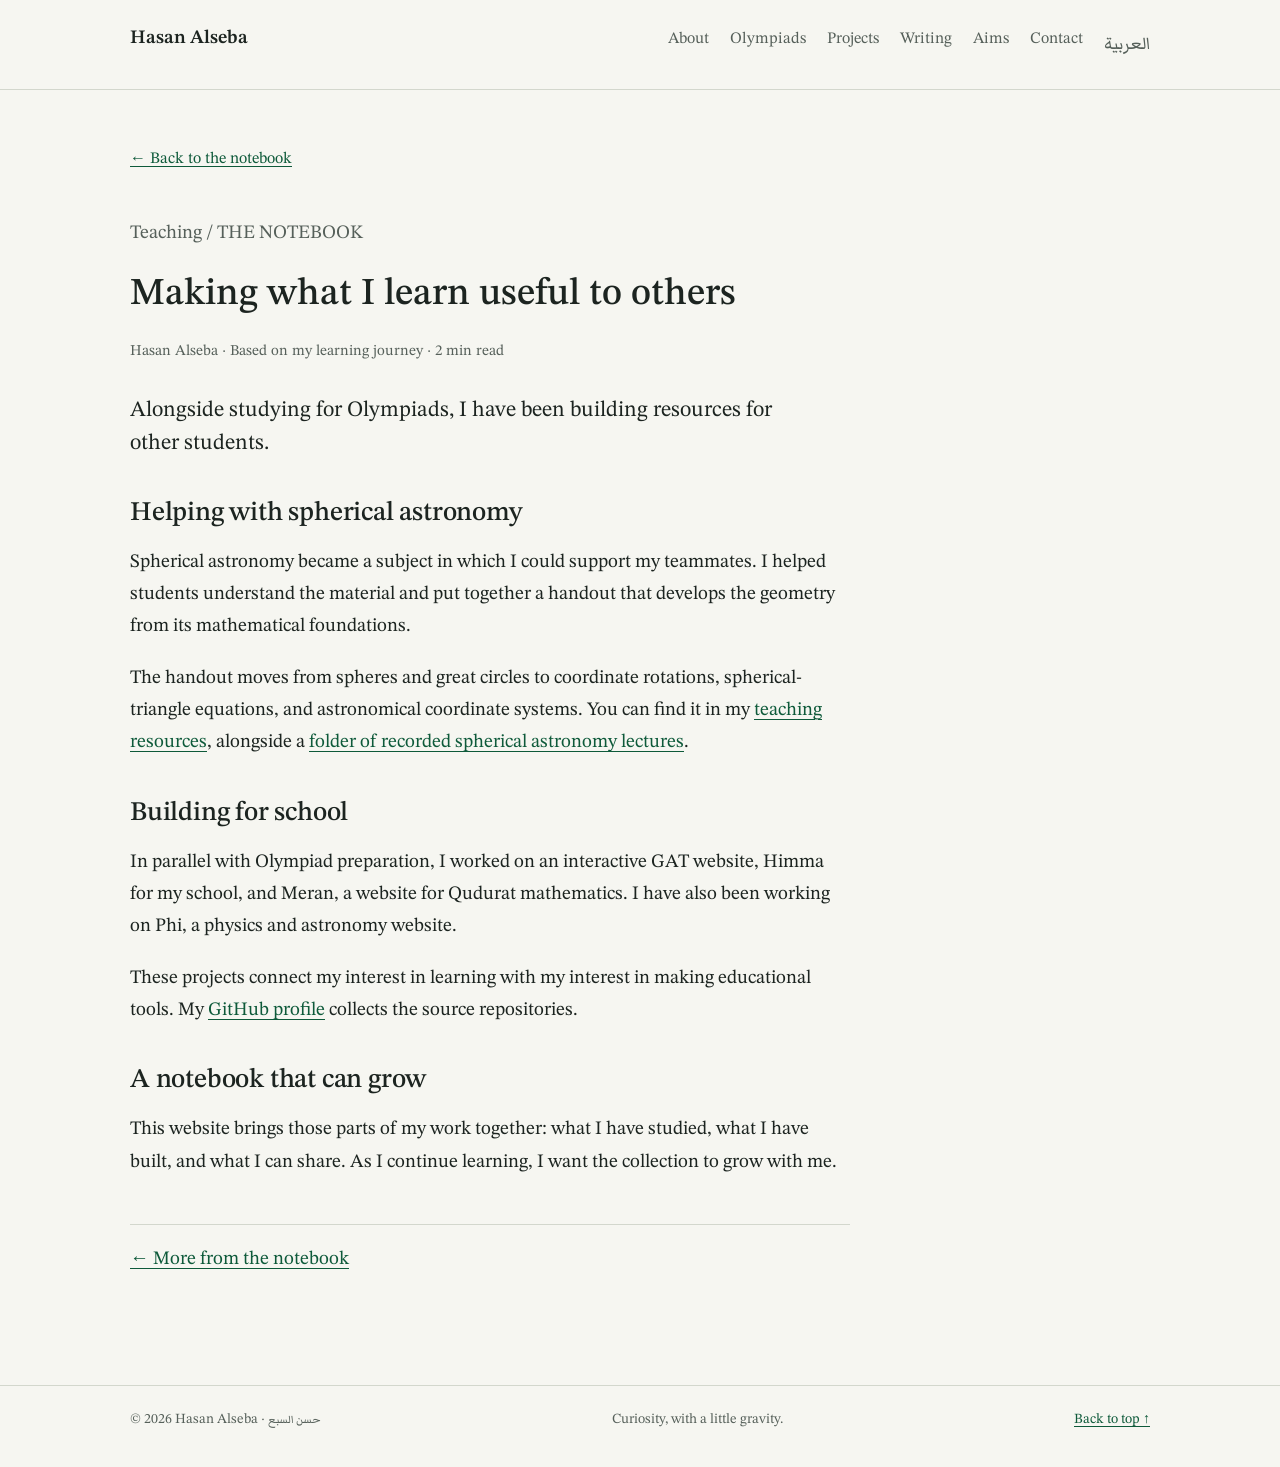
==== learning-and-sharing.html @ 5402d6ea "Add files via upload" ====
<!doctype html><html lang="en"><head><meta charset="utf-8"><meta name="viewport" content="width=device-width,initial-scale=1"><title>Making what I learn useful to others — Hasan Alseba</title><meta name="description" content="Spherical astronomy notes, peer support, and educational websites."><meta name="theme-color" content="#f8f7f2"><meta property="og:title" content="Making what I learn useful to others — Hasan Alseba"><meta property="og:description" content="Spherical astronomy notes, peer support, and educational websites."><meta property="og:type" content="article"><meta property="og:url" content="https://lorstika.github.io/hasanblog/writing/learning-and-sharing.html"><meta property="og:image" content="https://lorstika.github.io/hasanblog/social.svg"><link rel="canonical" href="https://lorstika.github.io/hasanblog/writing/learning-and-sharing.html"><link rel="icon" type="image/svg+xml" href="../favicon.svg"><link rel="stylesheet" href="../academic.css"><script src="../main.js" defer></script></head><body><a class="skip" href="#main">Skip to content</a><header><div class="wrap nav"><a class="brand" href="../index.html">Hasan Alseba <span lang="ar" dir="rtl">حسن السبع</span></a><nav aria-label="Main navigation"><a href="../index.html#about">About</a><a href="../index.html#journey">Olympiads</a><a href="../index.html#work">Projects</a><a href="../index.html#writing">Writing</a><a href="../index.html#now">Aims</a><a href="../index.html#contact">Contact</a><a href="../ar.html" lang="ar" dir="rtl">العربية</a></nav></div></header><main id="main" class="wrap"><article class="article"><a class="text-link" href="../index.html#writing">← Back to the notebook</a><p class="section-label" style="margin-top:40px">Teaching / THE NOTEBOOK</p><h1>Making what I learn useful to others</h1><div class="article-meta">Hasan Alseba · Based on my learning journey · 2 min read</div><p class="lede">Alongside studying for Olympiads, I have been building resources for other students.</p><h2>Helping with spherical astronomy</h2><p>Spherical astronomy became a subject in which I could support my teammates. I helped students understand the material and put together a handout that develops the geometry from its mathematical foundations.</p><p>The handout moves from spheres and great circles to coordinate rotations, spherical-triangle equations, and astronomical coordinate systems. You can find it in my <a href="https://drive.google.com/file/d/1ZSAORi5F-k1-UcGKBY3R-jUSgAQBkVuu/view" target="_blank" rel="noopener noreferrer">teaching resources</a>, alongside a <a href="https://drive.google.com/drive/folders/1jHiyjdeWDyK1dkDEdUH6PZj2jvvT6ppd" target="_blank" rel="noopener noreferrer">folder of recorded spherical astronomy lectures</a>.</p><h2>Building for school</h2><p>In parallel with Olympiad preparation, I worked on an interactive GAT website, Himma for my school, and Meran, a website for Qudurat mathematics. I have also been working on Phi, a physics and astronomy website.</p><p>These projects connect my interest in learning with my interest in making educational tools. My <a href="https://github.com/lorstika" target="_blank" rel="noopener noreferrer">GitHub profile</a> collects the source repositories.</p><h2>A notebook that can grow</h2><p>This website brings those parts of my work together: what I have studied, what I have built, and what I can share. As I continue learning, I want the collection to grow with me.</p><div style="border-top:1px solid var(--line);margin-top:45px;padding-top:20px"><a href="../index.html#writing">← More from the notebook</a></div></article></main><footer><div class="wrap footer-inner"><span>© 2026 Hasan Alseba · <span lang="ar" dir="rtl">حسن السبع</span></span><span>Curiosity, with a little gravity.</span><a href="#main">Back to top ↑</a></div></footer></body></html>
---- academic.css ----
@import url('https://fonts.googleapis.com/css2?family=STIX+Two+Text:ital,wght@0,400;0,500;0,600;1,400&family=Markazi+Text:wght@400;500;600&display=swap');
:root{color-scheme:light dark;--paper:#f6f6f1;--ink:#1c2420;--muted:#56605a;--accent:#0e5a3a;--line:#d3d7cd;--pale:#e9ede5;--serif:'STIX Two Text',Georgia,serif;--arabic:'Markazi Text','Noto Naskh Arabic',serif}
*{box-sizing:border-box}html{scroll-behavior:smooth;scroll-padding-top:24px;text-size-adjust:100%}body{margin:0;background:var(--paper);color:var(--ink);font:19px/1.6 var(--serif);font-kerning:normal}p,li{text-wrap:pretty}a{color:var(--accent);text-decoration-thickness:1px;text-underline-offset:.2em}a:hover{text-decoration-thickness:2px}button,input{font:inherit}button{cursor:pointer}a,button,input{touch-action:manipulation}a:focus-visible,button:focus-visible,input:focus-visible,summary:focus-visible{outline:2px solid var(--accent);outline-offset:4px}::selection{background:#cdddba;color:#1c2420}.wrap{max-width:1100px;margin-inline:auto;padding-inline:40px}[lang=ar]{font-family:var(--arabic);font-synthesis-style:none;letter-spacing:normal!important}.skip{position:absolute;inset-inline-start:-9999px}.skip:focus{inset-inline-start:20px;top:10px;background:var(--paper);padding:8px;z-index:10}
header{border-bottom:1px solid var(--line)}.nav{display:flex;align-items:baseline;justify-content:space-between;gap:20px;padding-block:18px}.brand{font-weight:600;font-size:19px;color:var(--ink);text-decoration:none;white-space:nowrap}.brand span{display:none}nav{display:flex;flex-wrap:wrap;gap:0 21px;font-size:16px}nav a{color:var(--muted);text-decoration:none;display:inline-block;padding-block:9px}nav a:hover,nav a[aria-current]{color:var(--accent);text-decoration:underline}nav a[lang=ar]{font-size:22px}
.hero{display:grid;grid-template-columns:minmax(0,1.8fr) minmax(0,1fr);gap:55px;align-items:start;padding:64px 0 40px}.eyebrow{font-size:14px;color:var(--muted);margin:0 0 18px}.hero h1{font-size:48px;line-height:1.2;font-weight:500;letter-spacing:-.8px;margin:0 0 22px}.arabic-name{display:block;font-size:36px;font-weight:400;color:var(--muted);margin-top:2px}.intro{font-size:21px;line-height:1.55;max-width:60ch;margin:0 0 20px}.actions{display:flex;flex-wrap:wrap;gap:10px 25px;align-items:center;margin-top:21px}.text-link{display:inline-block;font-size:16px;padding:5px 0}.hero-note{color:var(--muted);font-size:15px;margin:22px 0 0}.button{font:16px var(--serif);color:var(--accent);border:1px solid var(--line);background:transparent;padding:10px 14px;border-radius:2px;text-decoration:none;display:inline-block}.button:hover{border-color:var(--accent);background:var(--pale)}.sphere-panel{max-width:310px;margin-top:0;justify-self:end}.sphere-panel svg{display:block;width:100%;height:auto}.diagram-caption{display:flex;justify-content:space-between;gap:10px;color:var(--muted);font-size:11px;border-top:1px solid var(--line);padding-top:10px}.latitude-control{display:flex;gap:10px;align-items:center;font-size:14px;margin-top:10px;color:var(--muted)}.latitude-control input{min-width:30px;flex:1;accent-color:var(--accent)}.latitude-control output{min-width:30px}.sphere-panel p{font-size:13px!important;line-height:1.5}
section.content{padding:42px 0}.section-label{font-size:14px;color:var(--muted);font-weight:400;letter-spacing:0;text-transform:none;margin:0 0 10px}h1,h2,h3,p{margin-top:0}h2{font-size:29px;line-height:1.3;font-weight:500;letter-spacing:-.2px;margin-bottom:22px}h3{font-weight:500;line-height:1.35}.section-top{display:flex;justify-content:space-between;gap:30px;align-items:baseline;margin-bottom:17px}.section-top h2{margin:0}.section-top>.quiet{font-size:14px!important;max-width:200px}.about-grid{display:grid;grid-template-columns:230px minmax(0,1fr);gap:40px}.about-grid h2{font-size:25px}.about-copy{max-width:63ch}.about-copy strong{font-weight:500}.about-copy p{margin-bottom:17px}.quiet{color:var(--muted)}.tags{display:flex;flex-wrap:wrap;gap:5px 18px;margin-top:16px}.tag{font-size:15px;color:var(--muted);text-decoration:none;border-bottom:1px solid var(--line);overflow-wrap:anywhere}.tag[href]{color:var(--accent)}
.timeline{display:block;max-width:810px}.milestone{display:grid;grid-template-columns:28px 205px minmax(0,1fr);gap:20px;border-top:1px solid var(--line);padding:18px 0}.milestone:last-child{border-bottom:1px solid var(--line)}.index{color:var(--muted);font-style:italic;font-size:17px}.milestone h3{font-size:19px;margin:0}.milestone p{font-size:17px;line-height:1.55;color:var(--muted);margin:0}.projects{display:block;max-width:810px}.project{padding:16px 0 22px;display:grid;grid-template-columns:230px minmax(0,1fr);gap:0 38px}.project-title{grid-row:span 2}.project h3{font-size:23px;margin:0 0 5px}.kind{font-size:14px;color:var(--muted)}.project p{font-size:18px;line-height:1.5;margin:0 0 8px}.project details{font-size:15px}.project summary{cursor:pointer;width:fit-content;color:var(--accent);text-decoration:underline;text-underline-offset:3px}.project details p{font-size:16px;color:var(--muted);margin-top:8px}.teaching{display:grid;grid-template-columns:230px minmax(0,1fr);gap:38px;padding:28px 0 0;margin-top:32px}.teaching h3{font-size:25px;margin:0}.teaching p{font-size:18px;margin-bottom:0}.teaching .actions{margin-top:12px!important}.teaching .text-link{font-size:16px}#work>div[style]{border:0!important;padding-top:16px!important}#work>div[style]>.quiet{font-size:14px!important}
.filter-bar{display:flex;gap:8px 18px;flex-wrap:wrap;margin:22px 0 8px}.filter-bar button{padding:7px 0;font-size:16px;color:var(--muted);background:none;border:0;border-bottom:1px solid transparent}.filter-bar button[aria-pressed=true]{color:var(--accent);border-bottom-color:var(--accent)}.post{display:grid;grid-template-columns:150px minmax(0,1fr) 20px;gap:20px;padding:20px 0;text-decoration:none;max-width:850px}.post:hover h3{text-decoration:underline;text-underline-offset:4px}.post .category{font-size:14px;color:var(--muted);padding-top:3px}.post h3{font-size:23px;margin:0 0 5px}.post p{font-size:17px;color:var(--muted);line-height:1.5;margin:0}.post[hidden]{display:none}.arrow{font-size:18px}.next-grid{display:grid;grid-template-columns:230px minmax(0,1fr);gap:40px}.next-grid h2{font-size:25px}.next-grid>.quiet,.next-grid>div>p.quiet{font-size:15px!important}.goal{display:flex;gap:18px;margin-bottom:19px}.goal span{font-size:14px;color:var(--muted);padding:1px 0}.goal span::before{content:'○ ';color:var(--accent)}.goal b{font-size:19px;font-weight:500}.goal p{font-size:17px;color:var(--muted);line-height:1.5;margin:5px 0}.contact{display:flex;gap:30px;justify-content:space-between;align-items:flex-start;padding:45px 0}.contact p{font-size:18px;max-width:65ch;margin-bottom:12px}.contact h2{font-size:27px;margin-bottom:12px}.contact .button{white-space:nowrap;margin-top:33px}footer{border-top:1px solid var(--line);padding:22px 0 35px;font-size:14px;color:var(--muted);margin-top:30px}.footer-inner{display:flex;flex-wrap:wrap;justify-content:space-between;gap:10px 30px}
.article{max-width:720px;padding:52px 0 80px}.article h1{font-size:38px;font-weight:500;line-height:1.2;margin:22px 0}.article .lede{font-size:22px;line-height:1.5}.article h2{font-size:27px;margin:35px 0 17px}.article p,.article li{font-size:19px;line-height:1.7}.article-meta{font-size:15px;color:var(--muted);margin:22px 0 30px}.article aside{border-inline-start:2px solid var(--line);padding-inline-start:20px;color:var(--muted);font-size:16px;margin:30px 0}.equation{font:22px/1.8 var(--serif);text-align:center;padding:20px 10px;margin:22px 0;overflow-x:auto;white-space:nowrap;direction:ltr}.arabic-page{font-size:23px;line-height:1.85}.arabic-page .hero{display:block;max-width:820px}.arabic-page .hero h1{font-size:55px}.arabic-page .arabic-name{font:25px var(--serif)}.arabic-page .intro{font-size:25px}.arabic-page h2{font-size:32px}.arabic-page section.content{max-width:820px}.arabic-page .section-label{font-size:20px}.arabic-page .text-link,.arabic-page .button{font-size:21px}.arabic-page .contact p{font-size:23px}
@media(max-width:900px){.nav{flex-wrap:wrap;gap:4px}.nav nav{flex-basis:100%;gap:0 24px}.hero{gap:30px}.hero h1{font-size:42px}.sphere-panel{max-width:270px}.intro{font-size:20px}.about-grid,.next-grid,.teaching{grid-template-columns:190px minmax(0,1fr);gap:25px}.project{grid-template-columns:190px minmax(0,1fr);gap:0 25px}.milestone{grid-template-columns:25px 170px minmax(0,1fr);gap:15px}.contact{flex-wrap:wrap}.contact .button{margin-top:0}}
@media(max-width:640px){.wrap{padding-inline:22px}.nav{padding-block:10px}nav{font-size:16px;gap:0 18px!important}nav a{padding-block:9px}.hero{display:block;padding:35px 0 18px}.hero h1{font-size:39px}.arabic-name{font-size:32px}.intro{font-size:20px}.sphere-panel{max-width:290px;margin:30px auto 0}.hero-note{margin-top:15px}.actions{gap:8px 18px}.text-link{font-size:16px}section.content{padding:32px 0}.section-top{gap:16px;align-items:flex-start}.section-top>.quiet{display:none}h2{font-size:27px}.about-grid,.next-grid,.teaching{display:block}.about-grid>div:first-child{margin-bottom:22px}.tags{margin-top:12px}.about-copy{font-size:19px}.milestone{grid-template-columns:22px minmax(0,1fr);gap:6px 13px}.milestone p{grid-column:2}.milestone .index{grid-row:span 2}.project{display:block;padding:15px 0 23px}.project-title{margin-bottom:9px}.project h3{font-size:24px}.kind{font-size:14px}.teaching h3{margin-bottom:15px}.post{grid-template-columns:1fr 20px;gap:5px 10px}.post .category{grid-column:1/-1}.post h3{font-size:23px}.filter-bar{gap:6px 17px}.next-grid>div:first-child{margin-bottom:24px}.contact{padding:30px 0;gap:20px}.contact .button{white-space:normal}.footer-inner{display:block}.footer-inner>span,.footer-inner>a{display:block;margin-bottom:9px}.article{padding:30px 0 50px}.article h1{font-size:33px}.article h2{font-size:25px}.article p,.article li{font-size:19px}.equation{font-size:19px;padding:15px 0}.arabic-page .hero h1{font-size:48px}.arabic-page .intro{font-size:24px}}
html[lang=ar] body{font-family:var(--arabic)}
@media(prefers-color-scheme:dark){:root{--paper:#0f1b1e;--ink:#e2e6de;--muted:#a9b5ae;--accent:#7dc6a2;--line:#334549;--pale:#1d302c}.sphere-panel svg{filter:brightness(1.7) saturate(.75)}.sphere-panel svg>circle[fill='url(#grid)']{opacity:.3}}
@media(prefers-reduced-motion:reduce){html{scroll-behavior:auto}*{transition:none!important;animation:none!important}}
@media print{@page{size:A4;margin:15mm}:root{color-scheme:light;--paper:#fff;--ink:#000;--muted:#444;--accent:#000;--line:#bbb}body{font-size:10.5pt;line-height:1.4}.wrap{padding:0;max-width:none}header,footer,.skip,.sphere-panel,.filter-bar,.contact .button{display:none!important}.hero{display:block;padding:0 0 10pt}.hero h1{font-size:26pt;margin:0 0 8pt}.arabic-name{font-size:20pt}.eyebrow{display:none}.intro{font-size:12pt}.hero-note{font-size:9pt;margin:5pt 0}.actions{margin:6pt 0}.text-link{font-size:10pt}.about-grid,.next-grid,.teaching{grid-template-columns:140pt minmax(0,1fr);gap:15pt}section.content{padding:12pt 0}.section-label{font-size:9pt;margin:0 0 4pt}h2,.about-grid h2,.next-grid h2{font-size:15pt;margin-bottom:6pt}.section-top{margin-bottom:6pt}.about-copy p{margin-bottom:6pt}.tags{display:none}.milestone{padding:5pt 0;grid-template-columns:16pt 130pt minmax(0,1fr)}.milestone h3,.milestone p,.project p,.teaching p,.goal p,.contact p{font-size:10.5pt}.milestone h3,.project h3,.goal b{font-size:11pt}.project{padding:5pt 0;grid-template-columns:140pt minmax(0,1fr);gap:15pt}.project details,.kind{display:none}.teaching{margin-top:10pt;padding-top:10pt}.teaching h3{font-size:14pt}#writing{display:none}.goal{margin-bottom:8pt}.contact{padding:10pt 0}.contact h2{font-size:15pt}.article p,.article li{font-size:11pt}.article h1{font-size:25pt}.article h2{font-size:17pt}.article{padding:0}.milestone,.project,.teaching,.goal{break-inside:avoid}.arabic-page{font-size:13pt}.arabic-page .intro,.arabic-page .contact p{font-size:14pt}}
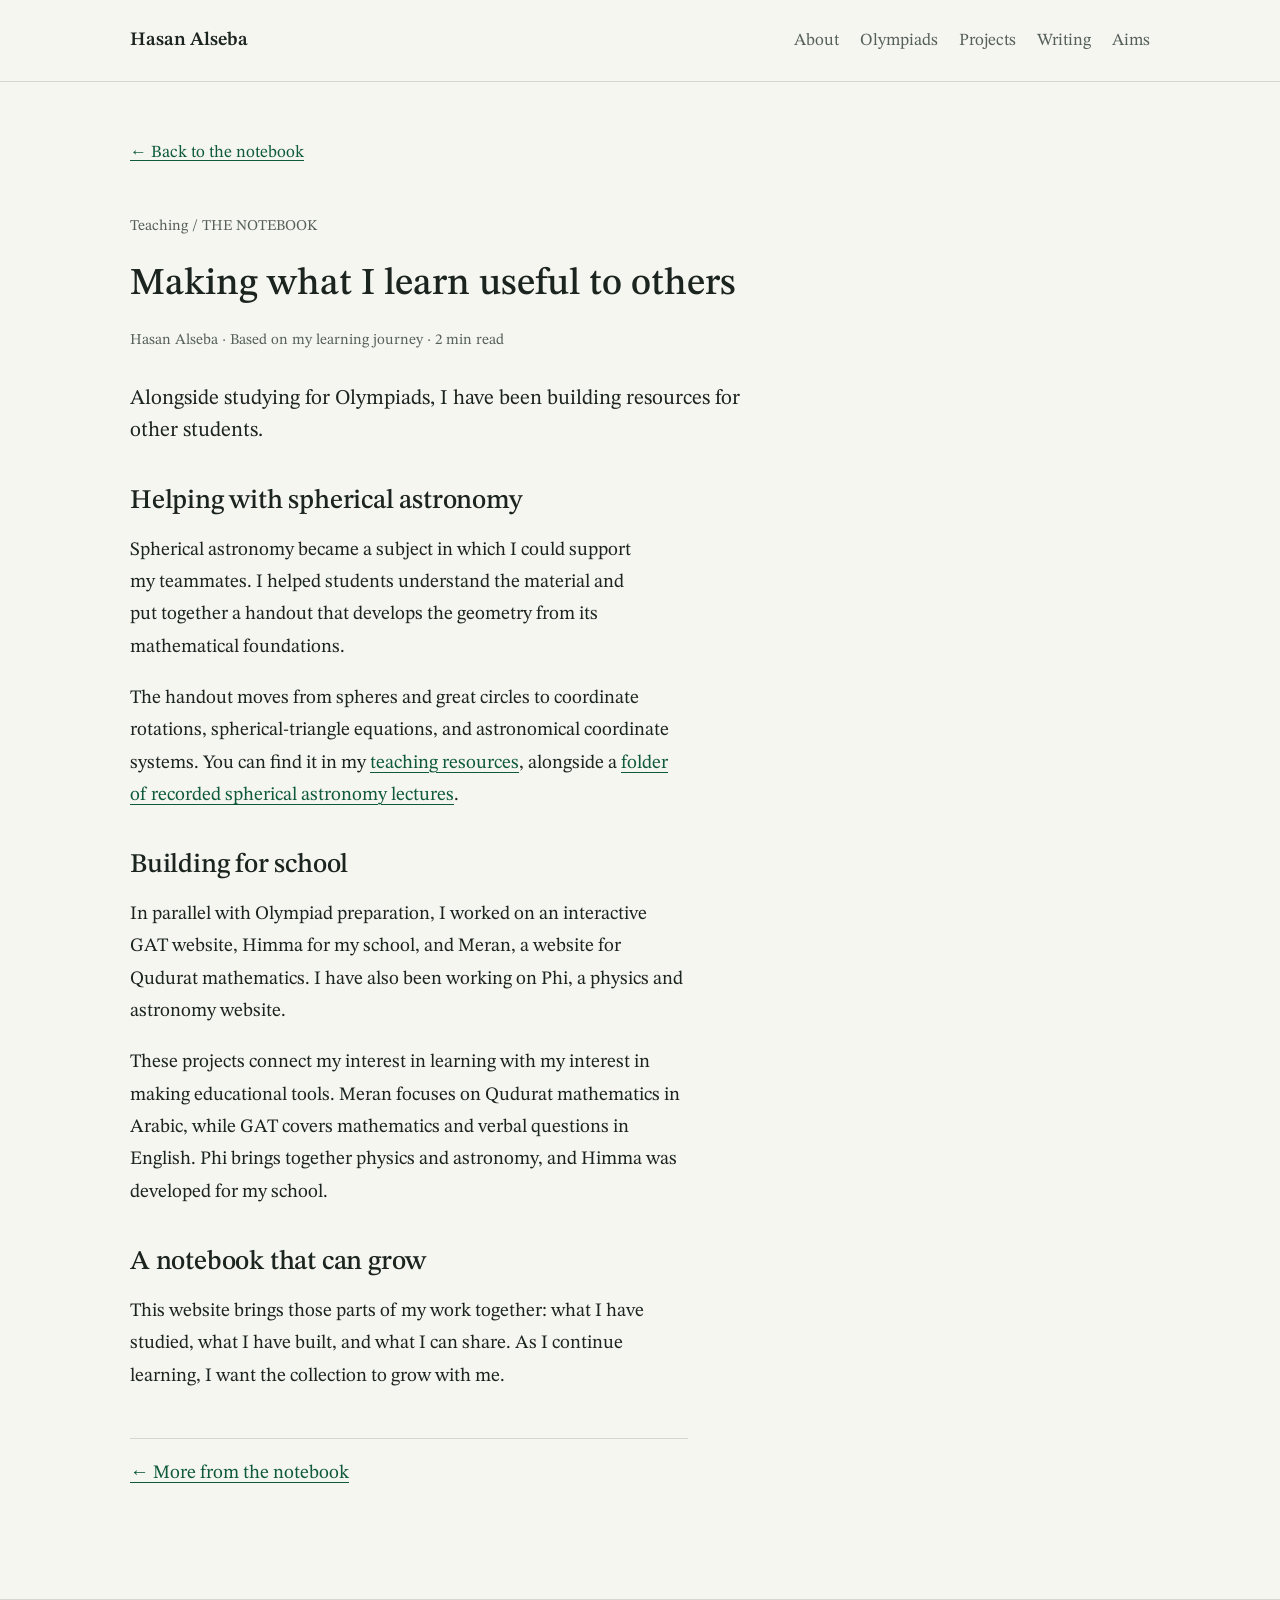
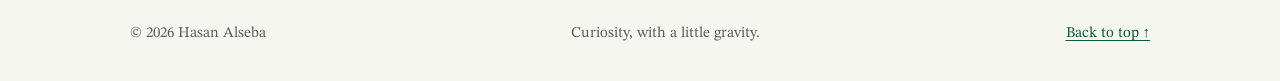
==== commit 32bb687a: "Add files via upload" ====
--- a/learning-and-sharing.html
+++ b/learning-and-sharing.html
@@ -1 +1 @@
-<!doctype html><html lang="en"><head><meta charset="utf-8"><meta name="viewport" content="width=device-width,initial-scale=1"><title>Making what I learn useful to others — Hasan Alseba</title><meta name="description" content="Spherical astronomy notes, peer support, and educational websites."><meta name="theme-color" content="#f8f7f2"><meta property="og:title" content="Making what I learn useful to others — Hasan Alseba"><meta property="og:description" content="Spherical astronomy notes, peer support, and educational websites."><meta property="og:type" content="article"><meta property="og:url" content="https://lorstika.github.io/hasanblog/writing/learning-and-sharing.html"><meta property="og:image" content="https://lorstika.github.io/hasanblog/social.svg"><link rel="canonical" href="https://lorstika.github.io/hasanblog/writing/learning-and-sharing.html"><link rel="icon" type="image/svg+xml" href="../favicon.svg"><link rel="stylesheet" href="../academic.css"><script src="../main.js" defer></script></head><body><a class="skip" href="#main">Skip to content</a><header><div class="wrap nav"><a class="brand" href="../index.html">Hasan Alseba <span lang="ar" dir="rtl">حسن السبع</span></a><nav aria-label="Main navigation"><a href="../index.html#about">About</a><a href="../index.html#journey">Olympiads</a><a href="../index.html#work">Projects</a><a href="../index.html#writing">Writing</a><a href="../index.html#now">Aims</a><a href="../index.html#contact">Contact</a><a href="../ar.html" lang="ar" dir="rtl">العربية</a></nav></div></header><main id="main" class="wrap"><article class="article"><a class="text-link" href="../index.html#writing">← Back to the notebook</a><p class="section-label" style="margin-top:40px">Teaching / THE NOTEBOOK</p><h1>Making what I learn useful to others</h1><div class="article-meta">Hasan Alseba · Based on my learning journey · 2 min read</div><p class="lede">Alongside studying for Olympiads, I have been building resources for other students.</p><h2>Helping with spherical astronomy</h2><p>Spherical astronomy became a subject in which I could support my teammates. I helped students understand the material and put together a handout that develops the geometry from its mathematical foundations.</p><p>The handout moves from spheres and great circles to coordinate rotations, spherical-triangle equations, and astronomical coordinate systems. You can find it in my <a href="https://drive.google.com/file/d/1ZSAORi5F-k1-UcGKBY3R-jUSgAQBkVuu/view" target="_blank" rel="noopener noreferrer">teaching resources</a>, alongside a <a href="https://drive.google.com/drive/folders/1jHiyjdeWDyK1dkDEdUH6PZj2jvvT6ppd" target="_blank" rel="noopener noreferrer">folder of recorded spherical astronomy lectures</a>.</p><h2>Building for school</h2><p>In parallel with Olympiad preparation, I worked on an interactive GAT website, Himma for my school, and Meran, a website for Qudurat mathematics. I have also been working on Phi, a physics and astronomy website.</p><p>These projects connect my interest in learning with my interest in making educational tools. My <a href="https://github.com/lorstika" target="_blank" rel="noopener noreferrer">GitHub profile</a> collects the source repositories.</p><h2>A notebook that can grow</h2><p>This website brings those parts of my work together: what I have studied, what I have built, and what I can share. As I continue learning, I want the collection to grow with me.</p><div style="border-top:1px solid var(--line);margin-top:45px;padding-top:20px"><a href="../index.html#writing">← More from the notebook</a></div></article></main><footer><div class="wrap footer-inner"><span>© 2026 Hasan Alseba · <span lang="ar" dir="rtl">حسن السبع</span></span><span>Curiosity, with a little gravity.</span><a href="#main">Back to top ↑</a></div></footer></body></html>+<!doctype html><html lang="en"><head><meta charset="utf-8"><meta name="viewport" content="width=device-width,initial-scale=1"><title>Making what I learn useful to others — Hasan Alseba</title><meta name="description" content="Spherical astronomy notes, peer support, and educational websites."><meta name="theme-color" content="#f6f6f1" media="(prefers-color-scheme: light)"><meta name="theme-color" content="#0f1b1e" media="(prefers-color-scheme: dark)"><meta property="og:title" content="Making what I learn useful to others — Hasan Alseba"><meta property="og:description" content="Spherical astronomy notes, peer support, and educational websites."><meta property="og:type" content="article"><meta property="og:url" content="https://lorstika.github.io/hasanblog/writing/learning-and-sharing.html"><meta property="og:image" content="https://lorstika.github.io/hasanblog/social.png"><link rel="canonical" href="https://lorstika.github.io/hasanblog/writing/learning-and-sharing.html"><link rel="icon" type="image/svg+xml" href="../favicon.svg"><link rel="preconnect" href="https://fonts.googleapis.com"><link rel="preconnect" href="https://fonts.gstatic.com" crossorigin><link rel="stylesheet" href="https://fonts.googleapis.com/css2?family=STIX+Two+Text:ital,wght@0,400;0,500;0,600;1,400&display=swap"><link rel="stylesheet" href="../academic.css"><script src="../main.js" defer></script></head><body><a class="skip" href="#main">Skip to content</a><header><div class="wrap nav"><a class="brand" href="../index.html">Hasan Alseba</a><nav aria-label="Main navigation"><a href="../index.html#about">About</a><a href="../index.html#journey">Olympiads</a><a href="../index.html#work">Projects</a><a href="../index.html#writing">Writing</a><a href="../index.html#now">Aims</a></nav></div></header><main id="main" class="wrap"><article class="article"><a class="text-link" href="../index.html#writing">← Back to the notebook</a><p class="section-label" style="margin-top:40px">Teaching / THE NOTEBOOK</p><h1>Making what I learn useful to others</h1><div class="article-meta">Hasan Alseba · Based on my learning journey · 2 min read</div><p class="lede">Alongside studying for Olympiads, I have been building resources for other students.</p><h2>Helping with spherical astronomy</h2><p>Spherical astronomy became a subject in which I could support my teammates. I helped students understand the material and put together a handout that develops the geometry from its mathematical foundations.</p><p>The handout moves from spheres and great circles to coordinate rotations, spherical-triangle equations, and astronomical coordinate systems. You can find it in my <a href="../downloads/spherical-astronomy-handout.pdf" target="_blank" rel="noopener noreferrer">teaching resources</a>, alongside a <a href="https://drive.google.com/drive/folders/1jHiyjdeWDyK1dkDEdUH6PZj2jvvT6ppd" target="_blank" rel="noopener noreferrer">folder of recorded spherical astronomy lectures</a>.</p><h2>Building for school</h2><p>In parallel with Olympiad preparation, I worked on an interactive GAT website, Himma for my school, and Meran, a website for Qudurat mathematics. I have also been working on Phi, a physics and astronomy website.</p><p>These projects connect my interest in learning with my interest in making educational tools. Meran focuses on Qudurat mathematics in Arabic, while GAT covers mathematics and verbal questions in English. Phi brings together physics and astronomy, and Himma was developed for my school.</p><h2>A notebook that can grow</h2><p>This website brings those parts of my work together: what I have studied, what I have built, and what I can share. As I continue learning, I want the collection to grow with me.</p><div style="border-top:1px solid var(--line);margin-top:45px;padding-top:20px"><a href="../index.html#writing">← More from the notebook</a></div></article></main><footer><div class="wrap footer-inner"><span>© 2026 Hasan Alseba</span><span>Curiosity, with a little gravity.</span><a href="#main">Back to top ↑</a></div></footer></body></html>
--- a/academic.css
+++ b/academic.css
@@ -1,15 +1,17 @@
-@import url('https://fonts.googleapis.com/css2?family=STIX+Two+Text:ital,wght@0,400;0,500;0,600;1,400&family=Markazi+Text:wght@400;500;600&display=swap');
-:root{color-scheme:light dark;--paper:#f6f6f1;--ink:#1c2420;--muted:#56605a;--accent:#0e5a3a;--line:#d3d7cd;--pale:#e9ede5;--serif:'STIX Two Text',Georgia,serif;--arabic:'Markazi Text','Noto Naskh Arabic',serif}
-*{box-sizing:border-box}html{scroll-behavior:smooth;scroll-padding-top:24px;text-size-adjust:100%}body{margin:0;background:var(--paper);color:var(--ink);font:19px/1.6 var(--serif);font-kerning:normal}p,li{text-wrap:pretty}a{color:var(--accent);text-decoration-thickness:1px;text-underline-offset:.2em}a:hover{text-decoration-thickness:2px}button,input{font:inherit}button{cursor:pointer}a,button,input{touch-action:manipulation}a:focus-visible,button:focus-visible,input:focus-visible,summary:focus-visible{outline:2px solid var(--accent);outline-offset:4px}::selection{background:#cdddba;color:#1c2420}.wrap{max-width:1100px;margin-inline:auto;padding-inline:40px}[lang=ar]{font-family:var(--arabic);font-synthesis-style:none;letter-spacing:normal!important}.skip{position:absolute;inset-inline-start:-9999px}.skip:focus{inset-inline-start:20px;top:10px;background:var(--paper);padding:8px;z-index:10}
-header{border-bottom:1px solid var(--line)}.nav{display:flex;align-items:baseline;justify-content:space-between;gap:20px;padding-block:18px}.brand{font-weight:600;font-size:19px;color:var(--ink);text-decoration:none;white-space:nowrap}.brand span{display:none}nav{display:flex;flex-wrap:wrap;gap:0 21px;font-size:16px}nav a{color:var(--muted);text-decoration:none;display:inline-block;padding-block:9px}nav a:hover,nav a[aria-current]{color:var(--accent);text-decoration:underline}nav a[lang=ar]{font-size:22px}
-.hero{display:grid;grid-template-columns:minmax(0,1.8fr) minmax(0,1fr);gap:55px;align-items:start;padding:64px 0 40px}.eyebrow{font-size:14px;color:var(--muted);margin:0 0 18px}.hero h1{font-size:48px;line-height:1.2;font-weight:500;letter-spacing:-.8px;margin:0 0 22px}.arabic-name{display:block;font-size:36px;font-weight:400;color:var(--muted);margin-top:2px}.intro{font-size:21px;line-height:1.55;max-width:60ch;margin:0 0 20px}.actions{display:flex;flex-wrap:wrap;gap:10px 25px;align-items:center;margin-top:21px}.text-link{display:inline-block;font-size:16px;padding:5px 0}.hero-note{color:var(--muted);font-size:15px;margin:22px 0 0}.button{font:16px var(--serif);color:var(--accent);border:1px solid var(--line);background:transparent;padding:10px 14px;border-radius:2px;text-decoration:none;display:inline-block}.button:hover{border-color:var(--accent);background:var(--pale)}.sphere-panel{max-width:310px;margin-top:0;justify-self:end}.sphere-panel svg{display:block;width:100%;height:auto}.diagram-caption{display:flex;justify-content:space-between;gap:10px;color:var(--muted);font-size:11px;border-top:1px solid var(--line);padding-top:10px}.latitude-control{display:flex;gap:10px;align-items:center;font-size:14px;margin-top:10px;color:var(--muted)}.latitude-control input{min-width:30px;flex:1;accent-color:var(--accent)}.latitude-control output{min-width:30px}.sphere-panel p{font-size:13px!important;line-height:1.5}
-section.content{padding:42px 0}.section-label{font-size:14px;color:var(--muted);font-weight:400;letter-spacing:0;text-transform:none;margin:0 0 10px}h1,h2,h3,p{margin-top:0}h2{font-size:29px;line-height:1.3;font-weight:500;letter-spacing:-.2px;margin-bottom:22px}h3{font-weight:500;line-height:1.35}.section-top{display:flex;justify-content:space-between;gap:30px;align-items:baseline;margin-bottom:17px}.section-top h2{margin:0}.section-top>.quiet{font-size:14px!important;max-width:200px}.about-grid{display:grid;grid-template-columns:230px minmax(0,1fr);gap:40px}.about-grid h2{font-size:25px}.about-copy{max-width:63ch}.about-copy strong{font-weight:500}.about-copy p{margin-bottom:17px}.quiet{color:var(--muted)}.tags{display:flex;flex-wrap:wrap;gap:5px 18px;margin-top:16px}.tag{font-size:15px;color:var(--muted);text-decoration:none;border-bottom:1px solid var(--line);overflow-wrap:anywhere}.tag[href]{color:var(--accent)}
-.timeline{display:block;max-width:810px}.milestone{display:grid;grid-template-columns:28px 205px minmax(0,1fr);gap:20px;border-top:1px solid var(--line);padding:18px 0}.milestone:last-child{border-bottom:1px solid var(--line)}.index{color:var(--muted);font-style:italic;font-size:17px}.milestone h3{font-size:19px;margin:0}.milestone p{font-size:17px;line-height:1.55;color:var(--muted);margin:0}.projects{display:block;max-width:810px}.project{padding:16px 0 22px;display:grid;grid-template-columns:230px minmax(0,1fr);gap:0 38px}.project-title{grid-row:span 2}.project h3{font-size:23px;margin:0 0 5px}.kind{font-size:14px;color:var(--muted)}.project p{font-size:18px;line-height:1.5;margin:0 0 8px}.project details{font-size:15px}.project summary{cursor:pointer;width:fit-content;color:var(--accent);text-decoration:underline;text-underline-offset:3px}.project details p{font-size:16px;color:var(--muted);margin-top:8px}.teaching{display:grid;grid-template-columns:230px minmax(0,1fr);gap:38px;padding:28px 0 0;margin-top:32px}.teaching h3{font-size:25px;margin:0}.teaching p{font-size:18px;margin-bottom:0}.teaching .actions{margin-top:12px!important}.teaching .text-link{font-size:16px}#work>div[style]{border:0!important;padding-top:16px!important}#work>div[style]>.quiet{font-size:14px!important}
-.filter-bar{display:flex;gap:8px 18px;flex-wrap:wrap;margin:22px 0 8px}.filter-bar button{padding:7px 0;font-size:16px;color:var(--muted);background:none;border:0;border-bottom:1px solid transparent}.filter-bar button[aria-pressed=true]{color:var(--accent);border-bottom-color:var(--accent)}.post{display:grid;grid-template-columns:150px minmax(0,1fr) 20px;gap:20px;padding:20px 0;text-decoration:none;max-width:850px}.post:hover h3{text-decoration:underline;text-underline-offset:4px}.post .category{font-size:14px;color:var(--muted);padding-top:3px}.post h3{font-size:23px;margin:0 0 5px}.post p{font-size:17px;color:var(--muted);line-height:1.5;margin:0}.post[hidden]{display:none}.arrow{font-size:18px}.next-grid{display:grid;grid-template-columns:230px minmax(0,1fr);gap:40px}.next-grid h2{font-size:25px}.next-grid>.quiet,.next-grid>div>p.quiet{font-size:15px!important}.goal{display:flex;gap:18px;margin-bottom:19px}.goal span{font-size:14px;color:var(--muted);padding:1px 0}.goal span::before{content:'○ ';color:var(--accent)}.goal b{font-size:19px;font-weight:500}.goal p{font-size:17px;color:var(--muted);line-height:1.5;margin:5px 0}.contact{display:flex;gap:30px;justify-content:space-between;align-items:flex-start;padding:45px 0}.contact p{font-size:18px;max-width:65ch;margin-bottom:12px}.contact h2{font-size:27px;margin-bottom:12px}.contact .button{white-space:nowrap;margin-top:33px}footer{border-top:1px solid var(--line);padding:22px 0 35px;font-size:14px;color:var(--muted);margin-top:30px}.footer-inner{display:flex;flex-wrap:wrap;justify-content:space-between;gap:10px 30px}
-.article{max-width:720px;padding:52px 0 80px}.article h1{font-size:38px;font-weight:500;line-height:1.2;margin:22px 0}.article .lede{font-size:22px;line-height:1.5}.article h2{font-size:27px;margin:35px 0 17px}.article p,.article li{font-size:19px;line-height:1.7}.article-meta{font-size:15px;color:var(--muted);margin:22px 0 30px}.article aside{border-inline-start:2px solid var(--line);padding-inline-start:20px;color:var(--muted);font-size:16px;margin:30px 0}.equation{font:22px/1.8 var(--serif);text-align:center;padding:20px 10px;margin:22px 0;overflow-x:auto;white-space:nowrap;direction:ltr}.arabic-page{font-size:23px;line-height:1.85}.arabic-page .hero{display:block;max-width:820px}.arabic-page .hero h1{font-size:55px}.arabic-page .arabic-name{font:25px var(--serif)}.arabic-page .intro{font-size:25px}.arabic-page h2{font-size:32px}.arabic-page section.content{max-width:820px}.arabic-page .section-label{font-size:20px}.arabic-page .text-link,.arabic-page .button{font-size:21px}.arabic-page .contact p{font-size:23px}
-@media(max-width:900px){.nav{flex-wrap:wrap;gap:4px}.nav nav{flex-basis:100%;gap:0 24px}.hero{gap:30px}.hero h1{font-size:42px}.sphere-panel{max-width:270px}.intro{font-size:20px}.about-grid,.next-grid,.teaching{grid-template-columns:190px minmax(0,1fr);gap:25px}.project{grid-template-columns:190px minmax(0,1fr);gap:0 25px}.milestone{grid-template-columns:25px 170px minmax(0,1fr);gap:15px}.contact{flex-wrap:wrap}.contact .button{margin-top:0}}
-@media(max-width:640px){.wrap{padding-inline:22px}.nav{padding-block:10px}nav{font-size:16px;gap:0 18px!important}nav a{padding-block:9px}.hero{display:block;padding:35px 0 18px}.hero h1{font-size:39px}.arabic-name{font-size:32px}.intro{font-size:20px}.sphere-panel{max-width:290px;margin:30px auto 0}.hero-note{margin-top:15px}.actions{gap:8px 18px}.text-link{font-size:16px}section.content{padding:32px 0}.section-top{gap:16px;align-items:flex-start}.section-top>.quiet{display:none}h2{font-size:27px}.about-grid,.next-grid,.teaching{display:block}.about-grid>div:first-child{margin-bottom:22px}.tags{margin-top:12px}.about-copy{font-size:19px}.milestone{grid-template-columns:22px minmax(0,1fr);gap:6px 13px}.milestone p{grid-column:2}.milestone .index{grid-row:span 2}.project{display:block;padding:15px 0 23px}.project-title{margin-bottom:9px}.project h3{font-size:24px}.kind{font-size:14px}.teaching h3{margin-bottom:15px}.post{grid-template-columns:1fr 20px;gap:5px 10px}.post .category{grid-column:1/-1}.post h3{font-size:23px}.filter-bar{gap:6px 17px}.next-grid>div:first-child{margin-bottom:24px}.contact{padding:30px 0;gap:20px}.contact .button{white-space:normal}.footer-inner{display:block}.footer-inner>span,.footer-inner>a{display:block;margin-bottom:9px}.article{padding:30px 0 50px}.article h1{font-size:33px}.article h2{font-size:25px}.article p,.article li{font-size:19px}.equation{font-size:19px;padding:15px 0}.arabic-page .hero h1{font-size:48px}.arabic-page .intro{font-size:24px}}
-html[lang=ar] body{font-family:var(--arabic)}
-@media(prefers-color-scheme:dark){:root{--paper:#0f1b1e;--ink:#e2e6de;--muted:#a9b5ae;--accent:#7dc6a2;--line:#334549;--pale:#1d302c}.sphere-panel svg{filter:brightness(1.7) saturate(.75)}.sphere-panel svg>circle[fill='url(#grid)']{opacity:.3}}
+:root{color-scheme:light dark;--paper:#f6f6f1;--ink:#1c2420;--muted:#56605a;--accent:#0e5a3a;--line:#d3d7cd;--pale:#e9ede5;--sphere-plane:#dfe8dc;--sphere-grid:#7b8c80;--serif:'STIX Two Text',Georgia,serif;--label-col:230px;--col-gap:40px;--measure:62ch}
+*{box-sizing:border-box}html{scroll-behavior:smooth;scroll-padding-top:24px;text-size-adjust:100%}body{margin:0;background:var(--paper);color:var(--ink);font:19px/1.6 var(--serif);font-kerning:normal}h1,h2,h3,p{margin-top:0}p,li{text-wrap:pretty}a{color:var(--accent);text-decoration-thickness:1px;text-underline-offset:.2em}a:hover{text-decoration-thickness:2px}button,input{font:inherit}button{cursor:pointer}a,button,input{touch-action:manipulation}a:focus-visible,button:focus-visible,input:focus-visible{outline:2px solid var(--accent);outline-offset:4px}::selection{background:#cdddba;color:#1c2420}.wrap{max-width:1100px;margin-inline:auto;padding-inline:40px}.quiet{color:var(--muted)}.skip{position:absolute;inset-inline-start:-9999px}.skip:focus{inset-inline-start:20px;top:10px;background:var(--paper);padding:8px;z-index:10}
+header{border-bottom:1px solid var(--line)}.nav{display:flex;align-items:baseline;justify-content:space-between;gap:20px;padding-block:18px}.brand{font-weight:600;font-size:19px;color:var(--ink);text-decoration:none;white-space:nowrap}nav{display:flex;flex-wrap:wrap;gap:0 21px;font-size:17px}nav a{color:var(--muted);text-decoration:none;display:inline-block;padding-block:9px;min-height:44px}nav a:hover,nav a[aria-current]{color:var(--accent);text-decoration:underline}
+.hero{display:grid;grid-template-columns:minmax(0,1.8fr) minmax(0,1fr);gap:55px;align-items:start;padding:58px 0 35px}.hero h1{font-size:48px;line-height:1.2;font-weight:500;letter-spacing:-.8px;margin:0 0 22px}.intro{font-size:21px;line-height:1.55;max-width:var(--measure);margin:0 0 20px}.actions,.links{display:flex;flex-wrap:wrap;gap:8px 25px;align-items:center;margin-top:21px}.text-link{display:inline-flex;align-items:center;gap:8px;flex-wrap:wrap;font-size:17px;min-height:44px;padding:6px 0}.button{font:17px var(--serif);color:var(--accent);border:1px solid var(--line);background:transparent;padding:10px 14px;border-radius:2px;min-height:44px;text-decoration:none;display:inline-block}.button:hover{border-color:var(--accent);background:var(--pale)}
+.sphere-panel{max-width:310px;margin:0;justify-self:end}.sphere-panel svg{display:block;width:100%;height:auto}.sphere-panel figcaption{font-size:15px;line-height:1.5;color:var(--muted);border-top:1px solid var(--line);padding-top:10px;margin:7px 0 0}.sphere-panel figcaption span{color:var(--ink)}.latitude-control{display:flex;gap:10px;align-items:center;font-size:15px;margin-top:10px;min-height:44px;color:var(--muted)}.latitude-control input{min-width:30px;flex:1;min-height:44px;accent-color:var(--accent);margin:0}.latitude-control output{min-width:30px}
+section.content{padding:38px 0}h2{font-size:27px;line-height:1.3;font-weight:500;letter-spacing:-.2px;margin-bottom:22px}h3{font-weight:500;line-height:1.35}.about-grid,.next-grid,.milestone,.project,.post{display:grid;grid-template-columns:var(--label-col) minmax(0,1fr);column-gap:var(--col-gap);align-items:baseline}.about-copy,.milestone p,.project p,.post p,.aims p,.contact p{max-width:var(--measure)}.about-copy strong{font-weight:500}.about-copy p{margin-bottom:17px}
+.milestone{border-top:1px solid var(--line);padding:18px 0;row-gap:6px}.milestone:last-child{border-bottom:1px solid var(--line)}.milestone h3{font-size:19px;margin:0}.milestone p{font-size:17px;line-height:1.55;margin:0}.project{padding:16px 0 22px}.project h3{font-size:23px;margin:0}.project p{font-size:17px;line-height:1.55;margin:0}
+.post{padding:20px 0;text-decoration:none}.post .category{font-size:15px;color:var(--muted)}.post h3{font-size:23px;margin:0 0 5px}.post h3 a{text-decoration:none}.post:hover h3,.post h3 a:hover{text-decoration:underline;text-underline-offset:4px}.post p{font-size:17px;color:var(--muted);line-height:1.55;margin:0}.post .links{margin-top:6px}.handout{border-top:1px solid var(--line);border-bottom:1px solid var(--line);margin-bottom:12px}.handout:hover h3{text-decoration:none}.handout h3 a:hover{text-decoration:underline}
+.aims-note{font-size:15px;line-height:1.5;max-width:25ch}.aims{list-style:none;margin:0;padding:0}.aims li{position:relative;padding-inline-start:1.4em;margin-bottom:19px}.aims li::before{content:'';position:absolute;inset-inline-start:0;top:.55em;width:.5em;height:.5em;border:1px solid var(--accent);border-radius:50%}.aims h3{font-size:19px;margin:0}.aims p{font-size:17px;color:var(--muted);line-height:1.55;margin:5px 0}
+.contact{display:flex;gap:30px;justify-content:space-between;align-items:flex-start;padding:40px 0}.contact p{font-size:19px;margin-bottom:12px}.contact h2{margin-bottom:18px}.contact a{overflow-wrap:anywhere}.contact .button{white-space:nowrap;margin-top:5px}footer{border-top:1px solid var(--line);padding:22px 0 35px;font-size:15px;color:var(--muted);margin-top:30px}.footer-inner{display:flex;flex-wrap:wrap;justify-content:space-between;gap:10px 30px}
+.article{max-width:760px;padding:48px 0 80px}.article>*{max-width:var(--measure)}.article h1{font-size:38px;font-weight:500;line-height:1.2;margin:22px 0}.article .lede{font-size:21px;line-height:1.55}.article h2{margin:35px 0 17px}.article p,.article li{font-size:19px;line-height:1.7}.article-meta{font-size:15px;color:var(--muted);margin:22px 0 30px;line-height:1.55}.article .section-label{font-size:15px;color:var(--muted);margin:25px 0 12px;text-transform:none}.article aside{border-inline-start:2px solid var(--line);padding-inline-start:20px;color:var(--muted);font-size:17px;margin:30px 0}.equation{font:23px/1.8 var(--serif);text-align:center;padding:20px 10px;margin:22px 0;overflow-x:auto;white-space:nowrap;direction:ltr}
+@media(max-width:900px){:root{--label-col:190px;--col-gap:25px}.nav{flex-wrap:wrap;gap:4px}.nav nav{flex-basis:100%;gap:0 24px}.hero{gap:30px}.hero h1{font-size:42px}.sphere-panel{max-width:285px}.contact{flex-wrap:wrap}}
+@media(max-width:640px){.wrap{padding-inline:22px}.nav{padding-block:10px}nav{font-size:17px;gap:0 20px}.hero{display:block;padding:32px 0 20px}.hero h1{font-size:38px;margin-bottom:18px}.intro{font-size:21px}.sphere-panel{max-width:300px;margin:24px auto 0}.actions{gap:8px 20px}.about-grid,.next-grid,.milestone,.project,.post{display:block}section.content{padding:30px 0}.about-grid h2{margin-bottom:18px}.milestone h3,.project h3{margin-bottom:6px}.project{padding:14px 0 22px}.post .category{display:block;margin-bottom:4px}.post h3{font-size:23px}.aims-note{max-width:none;margin-bottom:24px}.contact{padding:30px 0;gap:20px}.contact .button{white-space:normal}.footer-inner{display:block}.footer-inner>span,.footer-inner>a{display:block;margin-bottom:9px}.article{padding:30px 0 50px}.article h1{font-size:33px}.equation{font-size:21px;padding:15px 0}}
+@media(max-width:640px){.nav nav{display:grid;grid-template-columns:repeat(3,auto);justify-content:start;column-gap:24px}}
+@media(prefers-color-scheme:dark){:root{--paper:#0f1b1e;--ink:#e2e6de;--muted:#a9b5ae;--accent:#7dc6a2;--line:#334549;--pale:#1d302c;--sphere-plane:#213d37;--sphere-grid:#91a99a}}
 @media(prefers-reduced-motion:reduce){html{scroll-behavior:auto}*{transition:none!important;animation:none!important}}
-@media print{@page{size:A4;margin:15mm}:root{color-scheme:light;--paper:#fff;--ink:#000;--muted:#444;--accent:#000;--line:#bbb}body{font-size:10.5pt;line-height:1.4}.wrap{padding:0;max-width:none}header,footer,.skip,.sphere-panel,.filter-bar,.contact .button{display:none!important}.hero{display:block;padding:0 0 10pt}.hero h1{font-size:26pt;margin:0 0 8pt}.arabic-name{font-size:20pt}.eyebrow{display:none}.intro{font-size:12pt}.hero-note{font-size:9pt;margin:5pt 0}.actions{margin:6pt 0}.text-link{font-size:10pt}.about-grid,.next-grid,.teaching{grid-template-columns:140pt minmax(0,1fr);gap:15pt}section.content{padding:12pt 0}.section-label{font-size:9pt;margin:0 0 4pt}h2,.about-grid h2,.next-grid h2{font-size:15pt;margin-bottom:6pt}.section-top{margin-bottom:6pt}.about-copy p{margin-bottom:6pt}.tags{display:none}.milestone{padding:5pt 0;grid-template-columns:16pt 130pt minmax(0,1fr)}.milestone h3,.milestone p,.project p,.teaching p,.goal p,.contact p{font-size:10.5pt}.milestone h3,.project h3,.goal b{font-size:11pt}.project{padding:5pt 0;grid-template-columns:140pt minmax(0,1fr);gap:15pt}.project details,.kind{display:none}.teaching{margin-top:10pt;padding-top:10pt}.teaching h3{font-size:14pt}#writing{display:none}.goal{margin-bottom:8pt}.contact{padding:10pt 0}.contact h2{font-size:15pt}.article p,.article li{font-size:11pt}.article h1{font-size:25pt}.article h2{font-size:17pt}.article{padding:0}.milestone,.project,.teaching,.goal{break-inside:avoid}.arabic-page{font-size:13pt}.arabic-page .intro,.arabic-page .contact p{font-size:14pt}}
+@media print{@page{size:A4;margin:15mm}:root{color-scheme:light;--paper:#fff;--ink:#000;--muted:#444;--accent:#000;--line:#bbb;--label-col:140pt;--col-gap:15pt}body{font-size:10.5pt;line-height:1.4}.wrap{padding:0;max-width:none}header,footer,.skip,.sphere-panel,.contact .button{display:none!important}.hero{display:block;padding:0 0 10pt}.hero h1{font-size:26pt;margin:0 0 8pt}.intro{font-size:12pt}.actions{margin:6pt 0}.text-link{font-size:10pt;min-height:0;padding:3pt 0}.about-grid,.next-grid,.milestone,.project,.post{display:grid;grid-template-columns:var(--label-col) minmax(0,1fr);column-gap:var(--col-gap)}section.content{padding:10pt 0}h2{font-size:15pt;margin-bottom:6pt}.about-copy p{margin-bottom:6pt}.milestone,.project,.post{padding:5pt 0}.milestone h3,.project h3,.post h3,.aims h3{font-size:11pt}.milestone p,.project p,.post p,.aims p,.contact p{font-size:10.5pt}.category,.aims-note{font-size:9pt!important}#writing .post:not(.handout){display:none}.aims li{margin-bottom:8pt}.contact{padding:10pt 0}.article p,.article li{font-size:11pt}.article h1{font-size:25pt}.article h2{font-size:17pt}.article{padding:0}.milestone,.project,.handout,.aims li{break-inside:avoid}}
